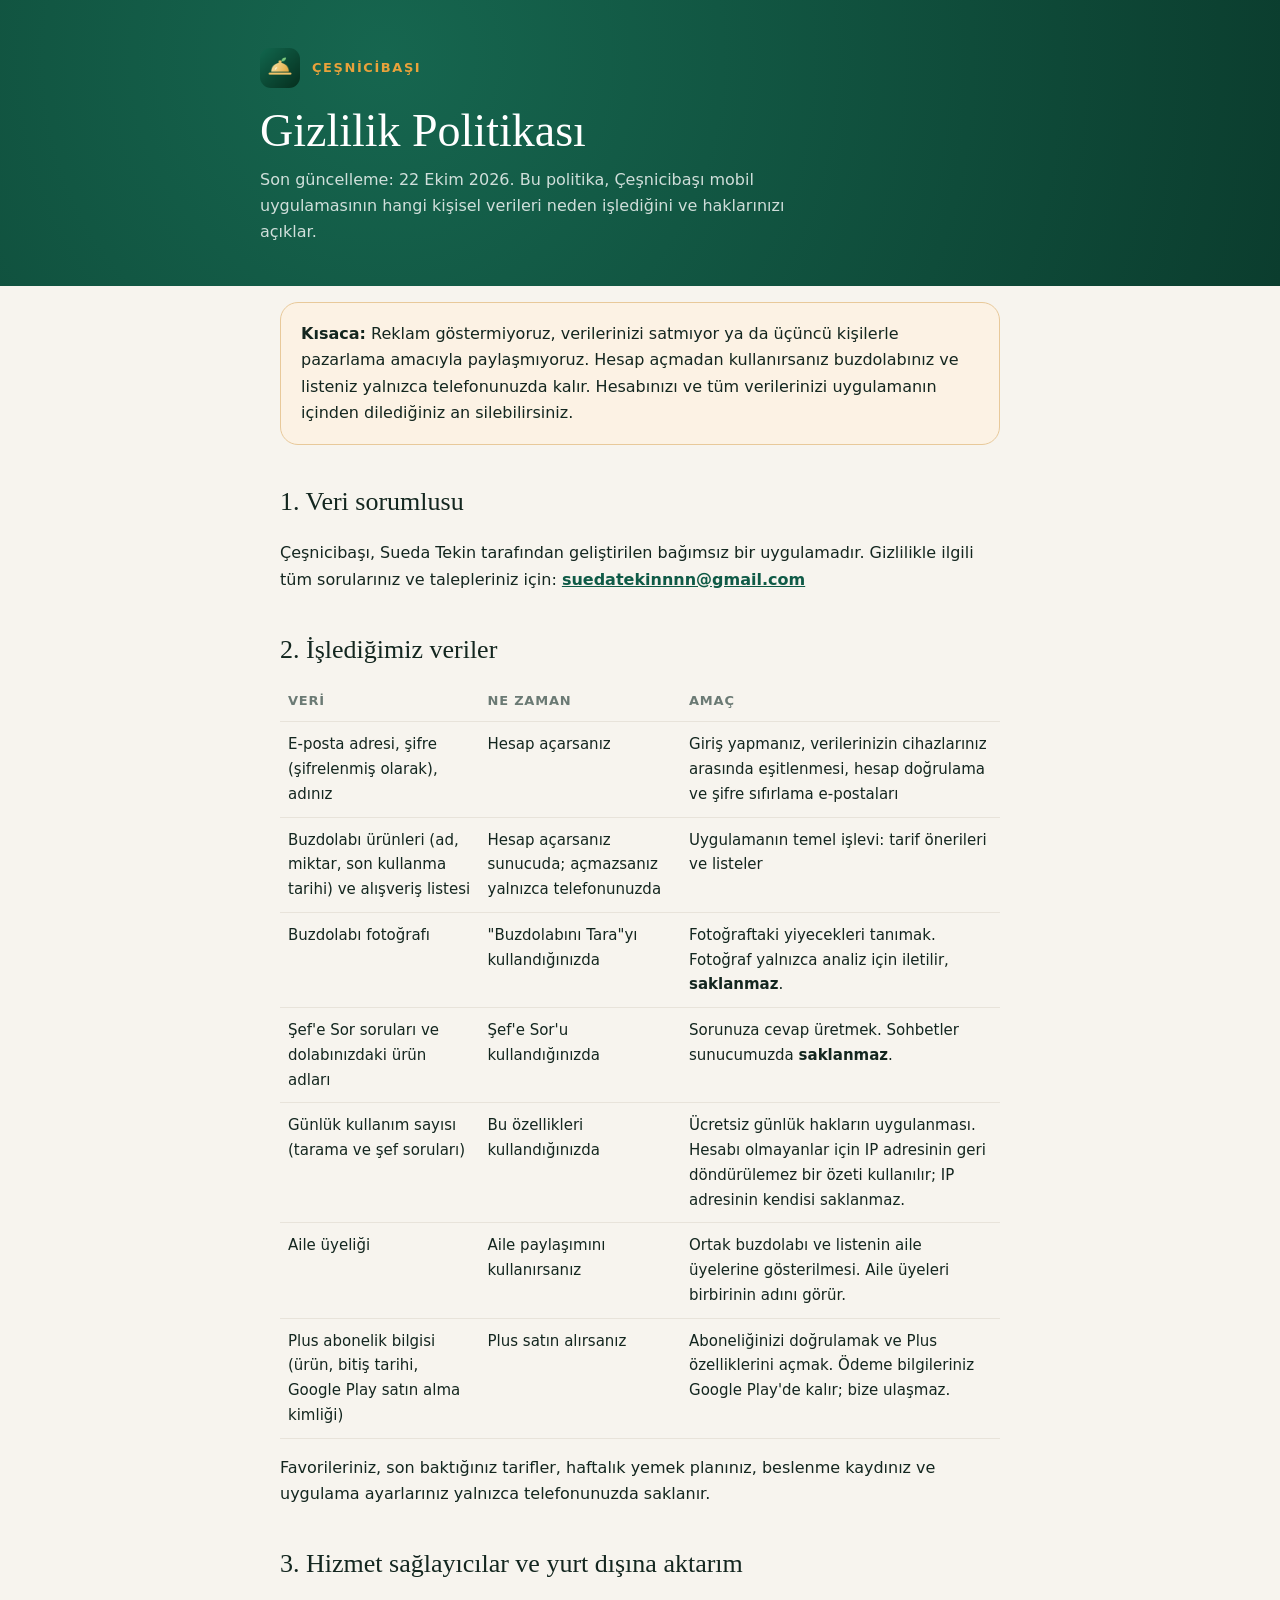
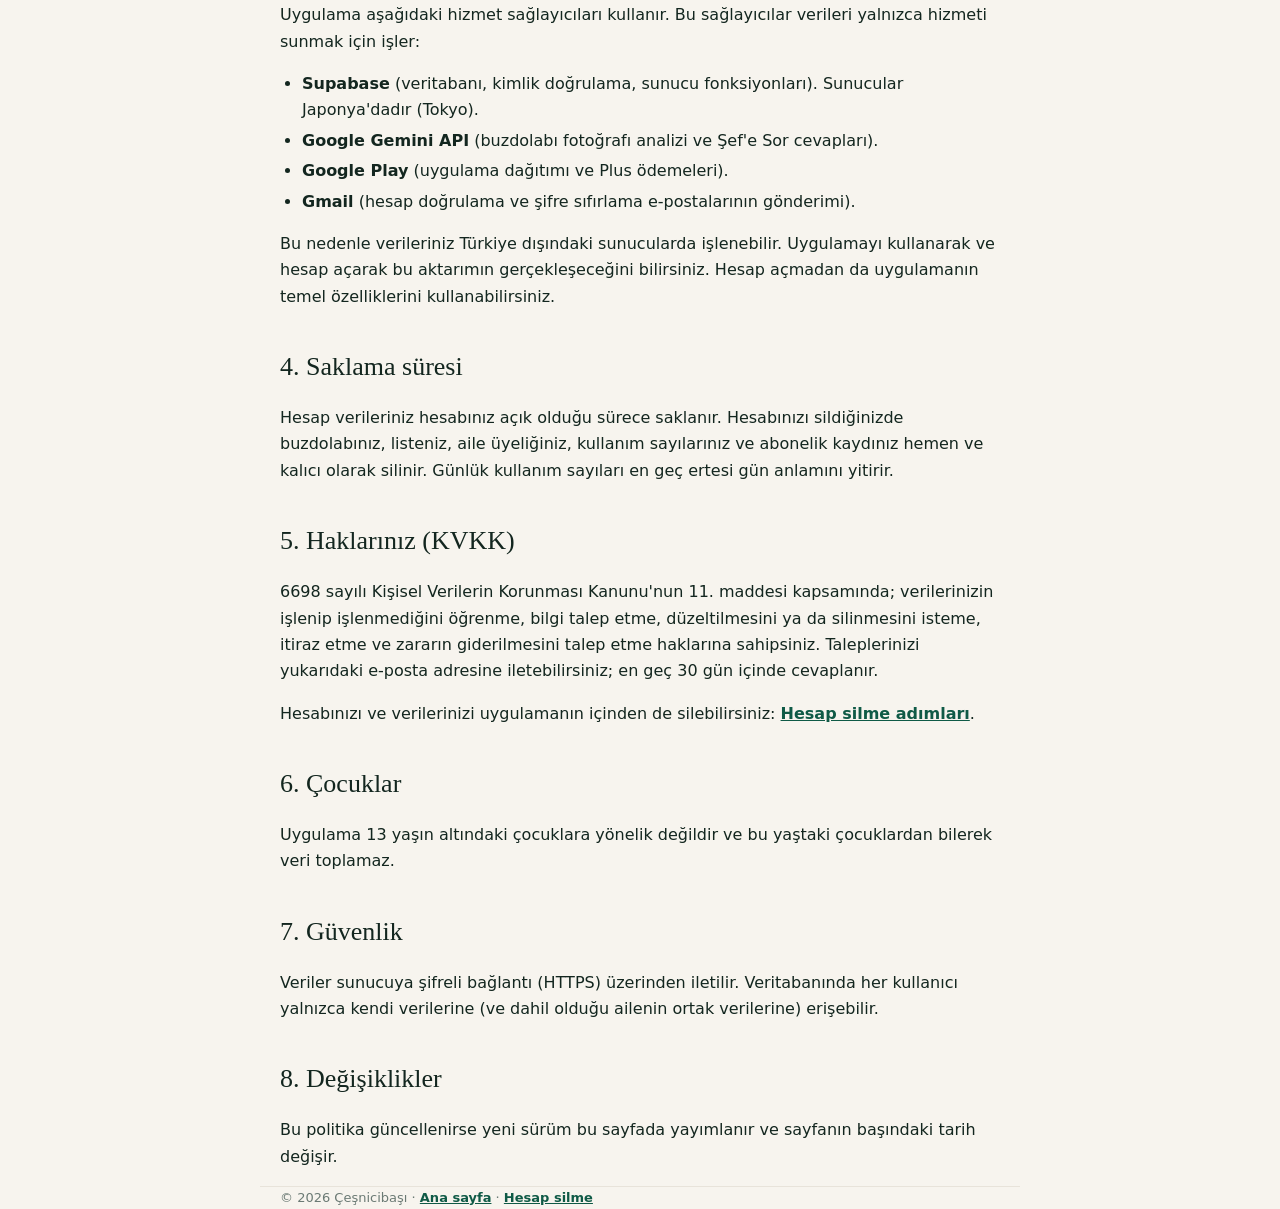
==== gizlilik.html @ 6ff5f40a "Gizlilik politikası ve hesap silme sayfaları Co-Authored-By: Claude Opus 5.5 <noreply@anthropic.com>" ====
<!doctype html>
<html lang="tr">
<head>
<meta charset="utf-8">
<meta name="viewport" content="width=device-width, initial-scale=1">
<title>Gizlilik Politikası · Çeşnicibaşı</title>
<link rel="icon" href="simge.png">
<link rel="stylesheet" href="stil.css">
</head>
<body>
<header>
  <div class="wrap">
    <a class="brand" href="./"><img src="simge.png" alt="">ÇEŞNİCİBAŞI</a>
    <h1>Gizlilik Politikası</h1>
    <p>Son güncelleme: 22 Ekim 2026. Bu politika, Çeşnicibaşı mobil uygulamasının hangi kişisel verileri neden işlediğini ve haklarınızı açıklar.</p>
  </div>
</header>
<main class="wrap">
  <div class="card note">
    <strong>Kısaca:</strong> Reklam göstermiyoruz, verilerinizi satmıyor ya da üçüncü kişilerle pazarlama amacıyla paylaşmıyoruz.
    Hesap açmadan kullanırsanız buzdolabınız ve listeniz yalnızca telefonunuzda kalır. Hesabınızı ve tüm verilerinizi
    uygulamanın içinden dilediğiniz an silebilirsiniz.
  </div>

  <h2>1. Veri sorumlusu</h2>
  <p>Çeşnicibaşı, Sueda Tekin tarafından geliştirilen bağımsız bir uygulamadır. Gizlilikle ilgili tüm sorularınız ve
  talepleriniz için: <a href="mailto:suedatekinnnn@gmail.com">suedatekinnnn@gmail.com</a></p>

  <h2>2. İşlediğimiz veriler</h2>
  <div class="table">
  <table>
    <tr><th>Veri</th><th>Ne zaman</th><th>Amaç</th></tr>
    <tr><td>E-posta adresi, şifre (şifrelenmiş olarak), adınız</td><td>Hesap açarsanız</td><td>Giriş yapmanız, verilerinizin cihazlarınız arasında eşitlenmesi, hesap doğrulama ve şifre sıfırlama e-postaları</td></tr>
    <tr><td>Buzdolabı ürünleri (ad, miktar, son kullanma tarihi) ve alışveriş listesi</td><td>Hesap açarsanız sunucuda; açmazsanız yalnızca telefonunuzda</td><td>Uygulamanın temel işlevi: tarif önerileri ve listeler</td></tr>
    <tr><td>Buzdolabı fotoğrafı</td><td>"Buzdolabını Tara"yı kullandığınızda</td><td>Fotoğraftaki yiyecekleri tanımak. Fotoğraf yalnızca analiz için iletilir, <strong>saklanmaz</strong>.</td></tr>
    <tr><td>Şef'e Sor soruları ve dolabınızdaki ürün adları</td><td>Şef'e Sor'u kullandığınızda</td><td>Sorunuza cevap üretmek. Sohbetler sunucumuzda <strong>saklanmaz</strong>.</td></tr>
    <tr><td>Günlük kullanım sayısı (tarama ve şef soruları)</td><td>Bu özellikleri kullandığınızda</td><td>Ücretsiz günlük hakların uygulanması. Hesabı olmayanlar için IP adresinin geri döndürülemez bir özeti kullanılır; IP adresinin kendisi saklanmaz.</td></tr>
    <tr><td>Aile üyeliği</td><td>Aile paylaşımını kullanırsanız</td><td>Ortak buzdolabı ve listenin aile üyelerine gösterilmesi. Aile üyeleri birbirinin adını görür.</td></tr>
    <tr><td>Plus abonelik bilgisi (ürün, bitiş tarihi, Google Play satın alma kimliği)</td><td>Plus satın alırsanız</td><td>Aboneliğinizi doğrulamak ve Plus özelliklerini açmak. Ödeme bilgileriniz Google Play'de kalır; bize ulaşmaz.</td></tr>
  </table>
  </div>
  <p>Favorileriniz, son baktığınız tarifler, haftalık yemek planınız, beslenme kaydınız ve uygulama ayarlarınız
  yalnızca telefonunuzda saklanır.</p>

  <h2>3. Hizmet sağlayıcılar ve yurt dışına aktarım</h2>
  <p>Uygulama aşağıdaki hizmet sağlayıcıları kullanır. Bu sağlayıcılar verileri yalnızca hizmeti sunmak için işler:</p>
  <ul>
    <li><strong>Supabase</strong> (veritabanı, kimlik doğrulama, sunucu fonksiyonları). Sunucular Japonya'dadır (Tokyo).</li>
    <li><strong>Google Gemini API</strong> (buzdolabı fotoğrafı analizi ve Şef'e Sor cevapları).</li>
    <li><strong>Google Play</strong> (uygulama dağıtımı ve Plus ödemeleri).</li>
    <li><strong>Gmail</strong> (hesap doğrulama ve şifre sıfırlama e-postalarının gönderimi).</li>
  </ul>
  <p>Bu nedenle verileriniz Türkiye dışındaki sunucularda işlenebilir. Uygulamayı kullanarak ve hesap açarak bu
  aktarımın gerçekleşeceğini bilirsiniz. Hesap açmadan da uygulamanın temel özelliklerini kullanabilirsiniz.</p>

  <h2>4. Saklama süresi</h2>
  <p>Hesap verileriniz hesabınız açık olduğu sürece saklanır. Hesabınızı sildiğinizde buzdolabınız, listeniz, aile
  üyeliğiniz, kullanım sayılarınız ve abonelik kaydınız hemen ve kalıcı olarak silinir. Günlük kullanım sayıları en geç
  ertesi gün anlamını yitirir.</p>

  <h2>5. Haklarınız (KVKK)</h2>
  <p>6698 sayılı Kişisel Verilerin Korunması Kanunu'nun 11. maddesi kapsamında; verilerinizin işlenip işlenmediğini
  öğrenme, bilgi talep etme, düzeltilmesini ya da silinmesini isteme, itiraz etme ve zararın giderilmesini talep etme
  haklarına sahipsiniz. Taleplerinizi yukarıdaki e-posta adresine iletebilirsiniz; en geç 30 gün içinde cevaplanır.</p>
  <p>Hesabınızı ve verilerinizi uygulamanın içinden de silebilirsiniz: <a href="hesap-silme.html">Hesap silme adımları</a>.</p>

  <h2>6. Çocuklar</h2>
  <p>Uygulama 13 yaşın altındaki çocuklara yönelik değildir ve bu yaştaki çocuklardan bilerek veri toplamaz.</p>

  <h2>7. Güvenlik</h2>
  <p>Veriler sunucuya şifreli bağlantı (HTTPS) üzerinden iletilir. Veritabanında her kullanıcı yalnızca kendi
  verilerine (ve dahil olduğu ailenin ortak verilerine) erişebilir.</p>

  <h2>8. Değişiklikler</h2>
  <p>Bu politika güncellenirse yeni sürüm bu sayfada yayımlanır ve sayfanın başındaki tarih değişir.</p>
</main>
<footer class="wrap">© 2026 Çeşnicibaşı · <a href="./">Ana sayfa</a> · <a href="hesap-silme.html">Hesap silme</a></footer>
</body>
</html>
---- stil.css ----
:root {
  --forest: #0b3d2e;
  --primary: #0f5a46;
  --saffron: #e9a23b;
  --cream: #f7f4ee;
  --ink: #13261f;
  --muted: #6b7a74;
  --line: #e8e3da;
  --card: #ffffff;
  color-scheme: light;
}
@media (prefers-color-scheme: dark) {
  :root {
    --primary: #3fa37e;
    --cream: #0d1411;
    --ink: #ece8e0;
    --muted: #97a39d;
    --line: #26332d;
    --card: #16201c;
    color-scheme: dark;
  }
}
* { box-sizing: border-box; }
body {
  margin: 0;
  background: var(--cream);
  color: var(--ink);
  font: 16px/1.65 "Plus Jakarta Sans", system-ui, -apple-system, "Segoe UI", Roboto, sans-serif;
}
header {
  background: radial-gradient(circle at 30% 20%, #16664f, var(--forest));
  color: #fff;
  padding: 48px 20px 40px;
}
.wrap { max-width: 760px; margin: 0 auto; padding: 0 20px; }
header .wrap { padding: 0; }
.brand { display: flex; align-items: center; gap: 12px; color: var(--saffron); font-weight: 800; letter-spacing: .12em; font-size: 13px; text-decoration: none; }
.brand img { width: 40px; height: 40px; border-radius: 11px; }
h1 { font-family: "DM Serif Display", Georgia, serif; font-weight: 400; font-size: clamp(32px, 6vw, 46px); line-height: 1.1; margin: 18px 0 10px; }
header p { color: rgba(255, 255, 255, .8); margin: 0; max-width: 560px; }
main { padding: 32px 0 56px; }
h2 { font-family: "DM Serif Display", Georgia, serif; font-weight: 400; font-size: 26px; margin: 36px 0 8px; }
h3 { font-size: 17px; margin: 22px 0 4px; }
a { color: var(--primary); font-weight: 600; }
.card { background: var(--card); border: 1px solid var(--line); border-radius: 18px; padding: 18px 20px; margin: 16px 0; }
.note { background: color-mix(in srgb, var(--saffron) 14%, var(--card)); border-color: color-mix(in srgb, var(--saffron) 40%, var(--line)); }
ol, ul { padding-left: 22px; }
li { margin: 4px 0; }
table { width: 100%; border-collapse: collapse; font-size: 15px; }
.table { overflow-x: auto; }
th, td { text-align: left; padding: 10px 8px; border-bottom: 1px solid var(--line); vertical-align: top; }
th { font-size: 13px; color: var(--muted); text-transform: uppercase; letter-spacing: .06em; }
.links { display: grid; gap: 12px; grid-template-columns: repeat(auto-fit, minmax(220px, 1fr)); }
.links a { display: block; text-decoration: none; color: var(--ink); }
.links a strong { display: block; font-size: 17px; color: var(--primary); }
footer { color: var(--muted); font-size: 13px; padding: 24px 0 40px; border-top: 1px solid var(--line); }
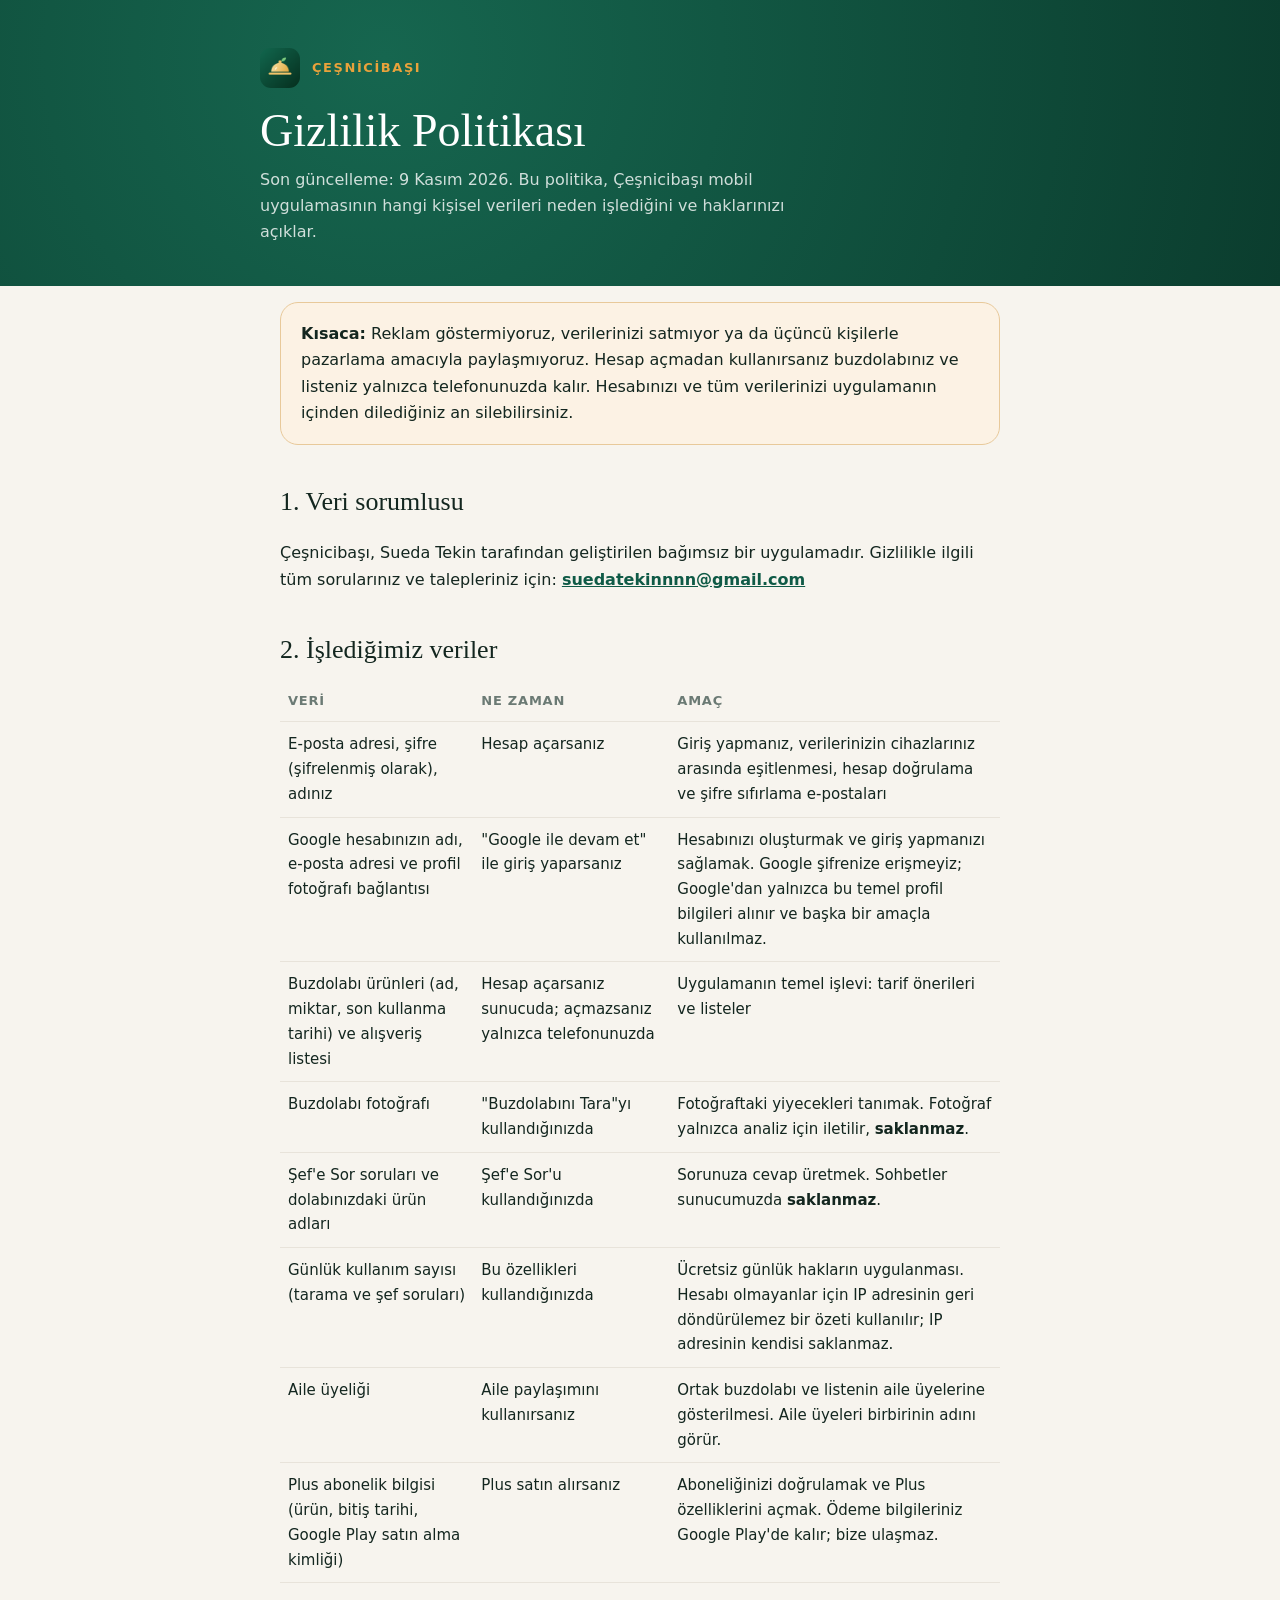
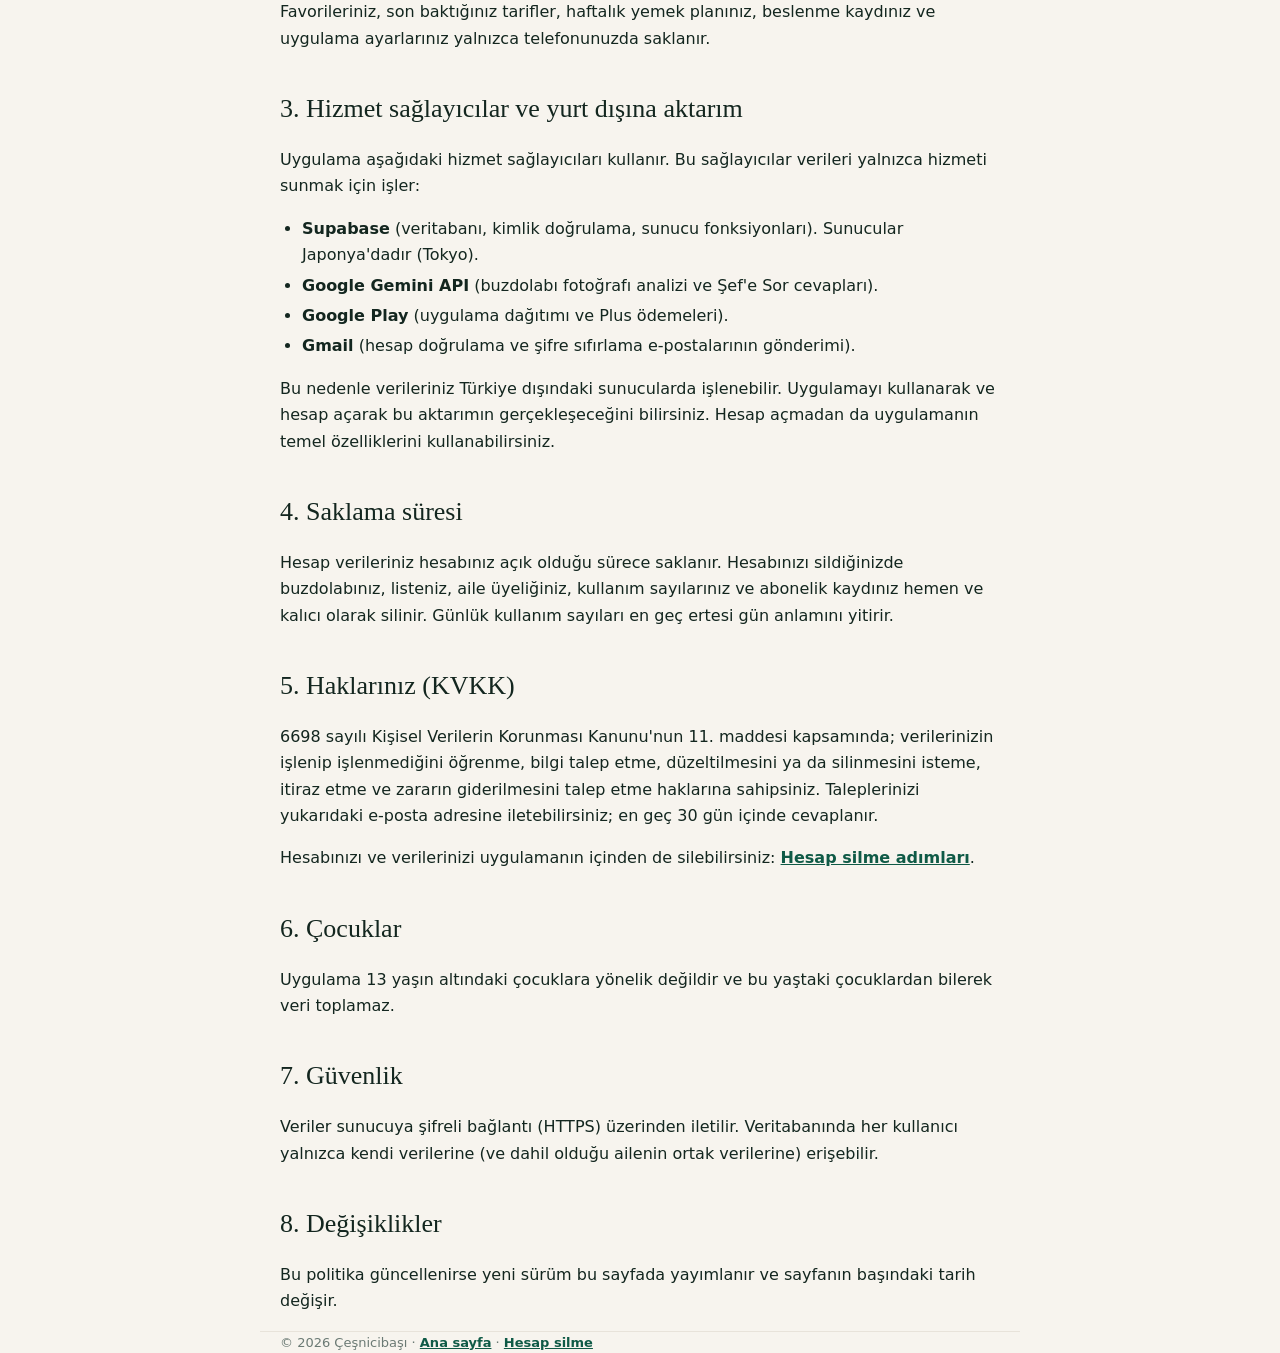
==== commit 8d0acc9d: "Gizlilik politikası: Google ile giriş Co-Authored-By: Claude Opus 5.5 <noreply@anthropic.com>" ====
--- a/gizlilik.html
+++ b/gizlilik.html
@@ -12,7 +12,7 @@
   <div class="wrap">
     <a class="brand" href="./"><img src="simge.png" alt="">ÇEŞNİCİBAŞI</a>
     <h1>Gizlilik Politikası</h1>
-    <p>Son güncelleme: 22 Ekim 2026. Bu politika, Çeşnicibaşı mobil uygulamasının hangi kişisel verileri neden işlediğini ve haklarınızı açıklar.</p>
+    <p>Son güncelleme: 9 Kasım 2026. Bu politika, Çeşnicibaşı mobil uygulamasının hangi kişisel verileri neden işlediğini ve haklarınızı açıklar.</p>
   </div>
 </header>
 <main class="wrap">
@@ -31,6 +31,7 @@
   <table>
     <tr><th>Veri</th><th>Ne zaman</th><th>Amaç</th></tr>
     <tr><td>E-posta adresi, şifre (şifrelenmiş olarak), adınız</td><td>Hesap açarsanız</td><td>Giriş yapmanız, verilerinizin cihazlarınız arasında eşitlenmesi, hesap doğrulama ve şifre sıfırlama e-postaları</td></tr>
+    <tr><td>Google hesabınızın adı, e-posta adresi ve profil fotoğrafı bağlantısı</td><td>"Google ile devam et" ile giriş yaparsanız</td><td>Hesabınızı oluşturmak ve giriş yapmanızı sağlamak. Google şifrenize erişmeyiz; Google'dan yalnızca bu temel profil bilgileri alınır ve başka bir amaçla kullanılmaz.</td></tr>
     <tr><td>Buzdolabı ürünleri (ad, miktar, son kullanma tarihi) ve alışveriş listesi</td><td>Hesap açarsanız sunucuda; açmazsanız yalnızca telefonunuzda</td><td>Uygulamanın temel işlevi: tarif önerileri ve listeler</td></tr>
     <tr><td>Buzdolabı fotoğrafı</td><td>"Buzdolabını Tara"yı kullandığınızda</td><td>Fotoğraftaki yiyecekleri tanımak. Fotoğraf yalnızca analiz için iletilir, <strong>saklanmaz</strong>.</td></tr>
     <tr><td>Şef'e Sor soruları ve dolabınızdaki ürün adları</td><td>Şef'e Sor'u kullandığınızda</td><td>Sorunuza cevap üretmek. Sohbetler sunucumuzda <strong>saklanmaz</strong>.</td></tr>
